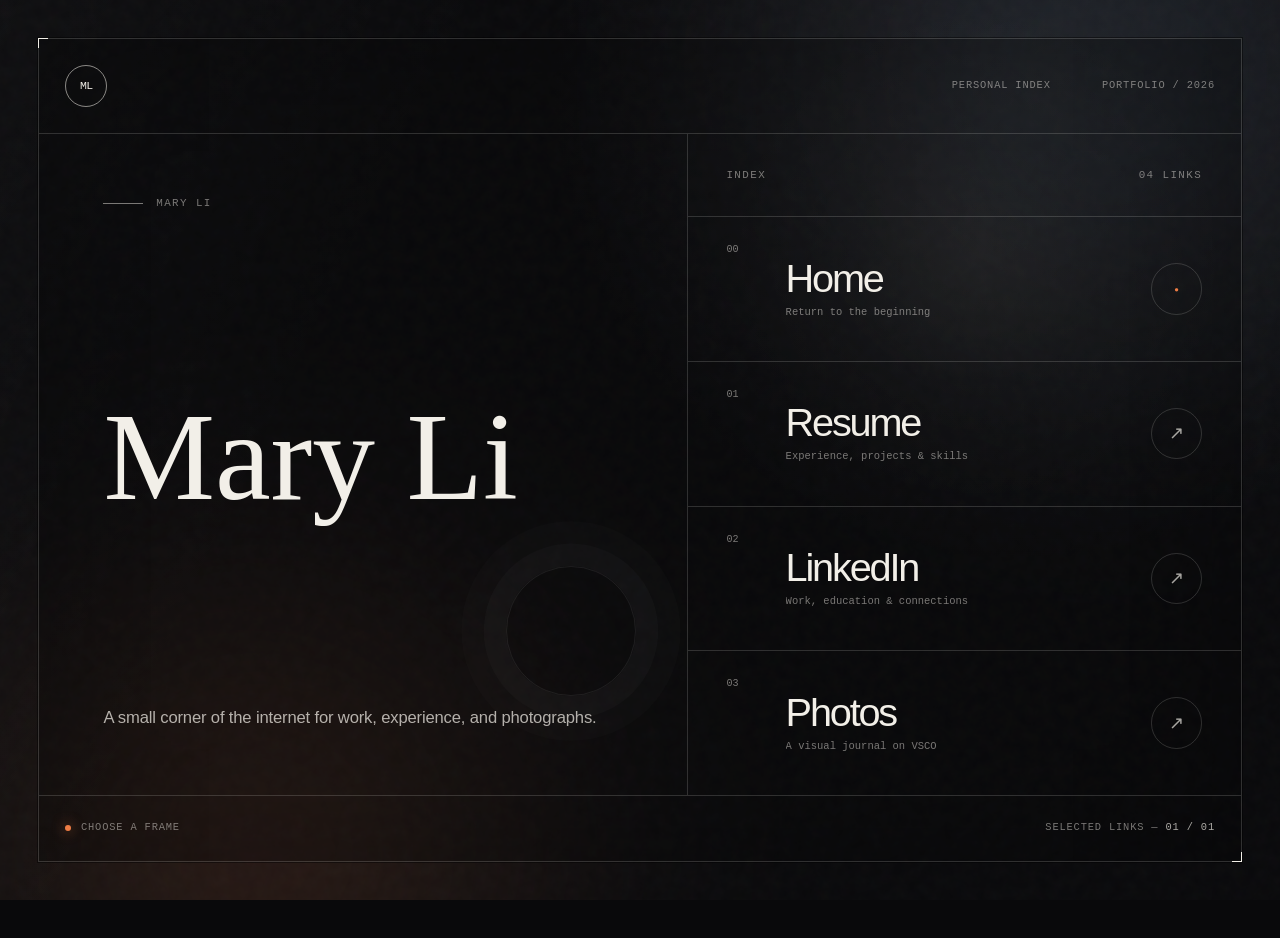
==== index.html @ 75b1a188 "Build dark cinematic portfolio" ====
<!doctype html>
<html lang="en">
  <head>
    <meta charset="utf-8">
    <meta name="viewport" content="width=device-width, initial-scale=1">
    <meta name="theme-color" content="#09090b">
    <meta
      name="description"
      content="Mary Li's personal portfolio — resume, LinkedIn, and photography."
    >
    <meta property="og:title" content="Mary Li — Portfolio">
    <meta
      property="og:description"
      content="A small corner of the internet for work, experience, and photographs."
    >
    <meta property="og:type" content="website">
    <title>Mary Li — Portfolio</title>
    <link rel="icon" href="assets/favicon.svg" type="image/svg+xml">
    <link rel="stylesheet" href="styles.css">
    <script src="script.js" defer></script>
  </head>

  <body>
    <a class="skip-link" href="#main-content">Skip to content</a>

    <div class="atmosphere" aria-hidden="true">
      <div class="light-leak light-leak--amber"></div>
      <div class="light-leak light-leak--blue"></div>
      <div class="aperture"></div>
      <div class="grain"></div>
    </div>

    <div class="frame" id="home">
      <header class="site-header">
        <a class="monogram" href="#home" aria-label="Mary Li, home">
          <span>ML</span>
        </a>

        <div class="header-note" aria-hidden="true">
          <span>Personal index</span>
          <span>Portfolio / <span data-year>2026</span></span>
        </div>
      </header>

      <main class="layout" id="main-content">
        <section class="hero" aria-labelledby="page-title">
          <p class="eyebrow">
            <span class="eyebrow-line"></span>
            Mary Li
          </p>

          <h1 id="page-title">Mary Li</h1>

          <p class="intro">
            A small corner of the internet for work, experience, and
            photographs.
          </p>
        </section>

        <nav class="link-index" aria-label="Portfolio links">
          <p class="index-heading">
            <span>Index</span>
            <span>04 links</span>
          </p>

          <a
            class="index-link is-current"
            href="#home"
            data-status="You are here"
            aria-current="page"
          >
            <span class="index-number">00</span>
            <span class="index-copy">
              <span class="index-title">Home</span>
              <span class="index-detail">Return to the beginning</span>
            </span>
            <span class="index-arrow index-arrow--home" aria-hidden="true">●</span>
          </a>

          <a
            class="index-link"
            href="assets/mary-li-resume.pdf"
            target="_blank"
            rel="noopener"
            data-status="Open resume / PDF"
          >
            <span class="index-number">01</span>
            <span class="index-copy">
              <span class="index-title">Resume</span>
              <span class="index-detail">Experience, projects &amp; skills</span>
            </span>
            <span class="index-arrow" aria-hidden="true">↗</span>
          </a>

          <a
            class="index-link"
            href="https://www.linkedin.com/in/mary-li-74a986340/"
            target="_blank"
            rel="noopener noreferrer"
            data-status="Connect on LinkedIn"
          >
            <span class="index-number">02</span>
            <span class="index-copy">
              <span class="index-title">LinkedIn</span>
              <span class="index-detail">Work, education &amp; connections</span>
            </span>
            <span class="index-arrow" aria-hidden="true">↗</span>
          </a>

          <a
            class="index-link"
            href="https://vsco.co/enskyu/gallery"
            target="_blank"
            rel="noopener noreferrer"
            data-status="Enter the photo gallery"
          >
            <span class="index-number">03</span>
            <span class="index-copy">
              <span class="index-title">Photos</span>
              <span class="index-detail">A visual journal on VSCO</span>
            </span>
            <span class="index-arrow" aria-hidden="true">↗</span>
          </a>
        </nav>
      </main>

      <footer class="site-footer">
        <p class="status" aria-live="polite">
          <span class="status-dot" aria-hidden="true"></span>
          <span data-status-text>Choose a frame</span>
        </p>

        <p class="footer-credit">
          Selected links <span aria-hidden="true">—</span>
          <span class="footer-accent">01 / 01</span>
        </p>
      </footer>
    </div>
  </body>
</html>
---- styles.css ----
:root {
  color-scheme: dark;
  --ink: #f2efe8;
  --muted: rgba(242, 239, 232, 0.48);
  --faint: rgba(242, 239, 232, 0.12);
  --hairline: rgba(242, 239, 232, 0.16);
  --canvas: #09090b;
  --amber: #ef7d45;
  --blue: #7893a8;
  --pointer-x: 72%;
  --pointer-y: 32%;
  --frame-pad: clamp(1.25rem, 3vw, 3rem);
}

* {
  box-sizing: border-box;
}

html {
  scroll-behavior: smooth;
}

body {
  min-width: 320px;
  min-height: 100vh;
  min-height: 100dvh;
  margin: 0;
  overflow-x: hidden;
  background: var(--canvas);
  color: var(--ink);
  font-family: "Avenir Next", "Helvetica Neue", Arial, sans-serif;
  text-rendering: optimizeLegibility;
}

a {
  color: inherit;
}

.skip-link {
  position: fixed;
  z-index: 20;
  top: 0.75rem;
  left: 0.75rem;
  padding: 0.7rem 1rem;
  transform: translateY(-180%);
  border-radius: 999px;
  background: var(--ink);
  color: var(--canvas);
  font: 500 0.75rem/1 ui-monospace, "SFMono-Regular", Menlo, Consolas, monospace;
  text-decoration: none;
  transition: transform 180ms ease;
}

.skip-link:focus {
  transform: translateY(0);
}

.atmosphere {
  position: fixed;
  inset: 0;
  pointer-events: none;
}

.atmosphere {
  z-index: -1;
  overflow: hidden;
  background:
    linear-gradient(115deg, rgba(255, 255, 255, 0.025), transparent 30%),
    radial-gradient(circle at 80% 10%, #19191c 0, transparent 36%),
    var(--canvas);
}

.light-leak,
.aperture,
.grain {
  position: absolute;
  pointer-events: none;
}

.light-leak {
  opacity: 0.34;
  filter: blur(90px);
  mix-blend-mode: screen;
}

.light-leak--amber {
  inset: auto auto -40% -12%;
  width: 64vw;
  height: 64vw;
  border-radius: 50%;
  background: radial-gradient(circle, rgba(239, 125, 69, 0.48), transparent 67%);
  animation: amber-drift 16s ease-in-out infinite alternate;
}

.light-leak--blue {
  inset: -42% -22% auto auto;
  width: 70vw;
  height: 70vw;
  border-radius: 50%;
  background: radial-gradient(circle, rgba(74, 104, 132, 0.46), transparent 68%);
  animation: blue-drift 19s ease-in-out infinite alternate;
}

.aperture {
  inset: -10%;
  background: radial-gradient(
    circle 22rem at var(--pointer-x) var(--pointer-y),
    rgba(255, 246, 226, 0.06),
    rgba(255, 246, 226, 0.015) 38%,
    transparent 72%
  );
  transition: background-position 120ms linear;
}

.grain {
  inset: -60%;
  width: 220%;
  height: 220%;
  opacity: 0.045;
  background-image: url("data:image/svg+xml,%3Csvg viewBox='0 0 180 180' xmlns='http://www.w3.org/2000/svg'%3E%3Cfilter id='n'%3E%3CfeTurbulence type='fractalNoise' baseFrequency='.9' numOctaves='4' stitchTiles='stitch'/%3E%3C/filter%3E%3Crect width='100%25' height='100%25' filter='url(%23n)' opacity='.65'/%3E%3C/svg%3E");
  animation: grain-shift 0.24s steps(2) infinite;
}

.frame {
  position: relative;
  display: grid;
  grid-template-rows: auto 1fr auto;
  width: calc(100% - (var(--frame-pad) * 2));
  min-height: calc(100vh - (var(--frame-pad) * 2));
  min-height: calc(100dvh - (var(--frame-pad) * 2));
  margin: var(--frame-pad);
  border: 1px solid var(--hairline);
  background: rgba(9, 9, 11, 0.22);
  box-shadow:
    0 0 0 1px rgba(0, 0, 0, 0.42),
    inset 0 0 120px rgba(0, 0, 0, 0.15);
}

.frame::before,
.frame::after {
  position: absolute;
  z-index: 2;
  width: 0.55rem;
  height: 0.55rem;
  border-color: rgba(242, 239, 232, 0.38);
  content: "";
  pointer-events: none;
}

.frame::before {
  top: -1px;
  left: -1px;
  border-top: 1px solid;
  border-left: 1px solid;
}

.frame::after {
  right: -1px;
  bottom: -1px;
  border-right: 1px solid;
  border-bottom: 1px solid;
}

.site-header,
.site-footer {
  display: flex;
  align-items: center;
  justify-content: space-between;
  padding: clamp(1rem, 2vw, 1.75rem);
}

.site-header {
  border-bottom: 1px solid var(--hairline);
}

.monogram {
  display: grid;
  width: 2.65rem;
  aspect-ratio: 1;
  place-items: center;
  border: 1px solid rgba(242, 239, 232, 0.55);
  border-radius: 50%;
  font: 500 0.72rem/1 ui-monospace, "SFMono-Regular", Menlo, Consolas, monospace;
  letter-spacing: -0.06em;
  text-decoration: none;
  transition:
    background-color 220ms ease,
    color 220ms ease,
    transform 220ms ease;
}

.monogram:hover {
  transform: rotate(-8deg);
  background: var(--ink);
  color: var(--canvas);
}

.header-note,
.site-footer {
  color: var(--muted);
  font: 400 0.65rem/1.3 ui-monospace, "SFMono-Regular", Menlo, Consolas, monospace;
  letter-spacing: 0.08em;
  text-transform: uppercase;
}

.header-note {
  display: flex;
  gap: clamp(1.5rem, 4vw, 4.5rem);
}

.layout {
  display: grid;
  grid-template-columns: minmax(0, 1.08fr) minmax(22rem, 0.92fr);
  min-height: 0;
}

.hero {
  position: relative;
  display: flex;
  min-height: clamp(31rem, 68vh, 48rem);
  padding: clamp(2rem, 5vw, 6.5rem);
  flex-direction: column;
  justify-content: space-between;
  overflow: hidden;
  border-right: 1px solid var(--hairline);
}

.hero::before {
  position: absolute;
  right: clamp(1.5rem, 4vw, 4rem);
  bottom: 15%;
  width: clamp(6rem, 10vw, 9rem);
  aspect-ratio: 1;
  border: 1px solid rgba(242, 239, 232, 0.08);
  border-radius: 50%;
  box-shadow:
    0 0 0 1.4rem rgba(242, 239, 232, 0.018),
    0 0 0 2.8rem rgba(242, 239, 232, 0.012);
  content: "";
}

.eyebrow,
.index-heading {
  margin: 0;
  color: var(--muted);
  font: 400 0.68rem/1 ui-monospace, "SFMono-Regular", Menlo, Consolas, monospace;
  letter-spacing: 0.13em;
  text-transform: uppercase;
}

.eyebrow {
  display: flex;
  align-items: center;
  gap: 0.8rem;
}

.eyebrow-line {
  width: 2.5rem;
  height: 1px;
  background: currentColor;
}

h1 {
  position: relative;
  z-index: 1;
  margin: auto 0;
  padding: 3rem 0;
  font-family: Didot, "Bodoni 72", "Times New Roman", serif;
  font-size: clamp(5.5rem, 9.8vw, 10.5rem);
  font-weight: 400;
  letter-spacing: normal;
  line-height: 0.9;
  white-space: nowrap;
}

.intro {
  max-width: 31rem;
  margin: 0;
  color: rgba(242, 239, 232, 0.72);
  font-size: clamp(0.94rem, 1.3vw, 1.12rem);
  font-weight: 300;
  letter-spacing: -0.01em;
  line-height: 1.55;
}

.link-index {
  display: flex;
  min-width: 0;
  flex-direction: column;
}

.index-heading {
  display: flex;
  min-height: 5.2rem;
  padding: 1.5rem clamp(1.5rem, 3vw, 3rem);
  align-items: center;
  justify-content: space-between;
  border-bottom: 1px solid var(--hairline);
}

.index-link {
  position: relative;
  display: grid;
  min-height: 0;
  padding: clamp(1.2rem, 2.8vh, 2.25rem) clamp(1.5rem, 3vw, 3rem);
  flex: 1;
  grid-template-columns: 2.1rem 1fr auto;
  align-items: center;
  gap: clamp(0.8rem, 2vw, 1.75rem);
  overflow: hidden;
  border-bottom: 1px solid var(--hairline);
  text-decoration: none;
  isolation: isolate;
}

.index-link:last-child {
  border-bottom: 0;
}

.index-link::before {
  position: absolute;
  z-index: -1;
  inset: 0;
  transform: translateX(-101%);
  background:
    linear-gradient(90deg, rgba(239, 125, 69, 0.15), rgba(239, 125, 69, 0.025)),
    rgba(255, 255, 255, 0.018);
  content: "";
  transition: transform 440ms cubic-bezier(0.22, 1, 0.36, 1);
}

.index-link:hover::before,
.index-link:focus-visible::before {
  transform: translateX(0);
}

.index-number {
  align-self: start;
  padding-top: 0.18rem;
  color: var(--muted);
  font: 400 0.63rem/1 ui-monospace, "SFMono-Regular", Menlo, Consolas, monospace;
}

.index-copy {
  display: flex;
  min-width: 0;
  flex-direction: column;
  gap: 0.38rem;
}

.index-title {
  font-size: clamp(1.55rem, 3.1vw, 3rem);
  font-weight: 300;
  letter-spacing: -0.055em;
  line-height: 1;
  transition: transform 380ms cubic-bezier(0.22, 1, 0.36, 1);
}

.index-detail {
  overflow: hidden;
  color: var(--muted);
  font: 300 clamp(0.62rem, 0.82vw, 0.72rem)/1.4 ui-monospace, "SFMono-Regular", Menlo, Consolas, monospace;
  text-overflow: ellipsis;
  white-space: nowrap;
}

.index-arrow {
  display: grid;
  width: clamp(2.5rem, 4vw, 3.5rem);
  aspect-ratio: 1;
  place-items: center;
  border: 1px solid var(--hairline);
  border-radius: 50%;
  color: rgba(242, 239, 232, 0.68);
  font-size: 1.1rem;
  transition:
    transform 380ms cubic-bezier(0.22, 1, 0.36, 1),
    background-color 220ms ease,
    border-color 220ms ease,
    color 220ms ease;
}

.index-arrow--home {
  color: var(--amber);
  font-size: 0.48rem;
}

.index-link:hover .index-title,
.index-link:focus-visible .index-title {
  transform: translateX(0.22rem);
}

.index-link:hover .index-arrow,
.index-link:focus-visible .index-arrow {
  transform: rotate(45deg);
  border-color: var(--ink);
  background: var(--ink);
  color: var(--canvas);
}

.index-link:hover .index-arrow--home,
.index-link:focus-visible .index-arrow--home {
  transform: scale(0.9);
}

.index-link:focus-visible,
.monogram:focus-visible {
  outline: 2px solid var(--amber);
  outline-offset: -3px;
}

.site-footer {
  min-height: 4rem;
  border-top: 1px solid var(--hairline);
}

.status {
  display: flex;
  margin: 0;
  align-items: center;
  gap: 0.6rem;
}

.status-dot {
  width: 0.4rem;
  height: 0.4rem;
  border-radius: 50%;
  background: var(--amber);
  box-shadow: 0 0 0.8rem rgba(239, 125, 69, 0.8);
}

.footer-credit {
  margin: 0;
}

.footer-accent {
  color: rgba(242, 239, 232, 0.7);
}

@keyframes amber-drift {
  to {
    transform: translate(7%, -9%) scale(1.1);
  }
}

@keyframes blue-drift {
  to {
    transform: translate(-8%, 7%) scale(0.94);
  }
}

@keyframes grain-shift {
  0% {
    transform: translate3d(0, 0, 0);
  }
  25% {
    transform: translate3d(2%, -3%, 0);
  }
  50% {
    transform: translate3d(-3%, 2%, 0);
  }
  75% {
    transform: translate3d(3%, 4%, 0);
  }
  100% {
    transform: translate3d(-4%, -2%, 0);
  }
}

@media (max-width: 860px) {
  :root {
    --frame-pad: 0.85rem;
  }

  .layout {
    grid-template-columns: 1fr;
  }

  .hero {
    min-height: min(65vh, 34rem);
    border-right: 0;
    border-bottom: 1px solid var(--hairline);
  }

  h1 {
    font-size: clamp(5.5rem, 18vw, 9rem);
  }

  .link-index {
    min-height: 31rem;
  }

  .index-title {
    font-size: clamp(1.7rem, 7vw, 2.8rem);
  }
}

@media (max-width: 520px) {
  .header-note > span:first-child,
  .footer-credit {
    display: none;
  }

  .header-note {
    font-size: 0.52rem;
    letter-spacing: 0.05em;
    white-space: nowrap;
  }

  .hero {
    min-height: 28rem;
    padding: 1.5rem;
  }

  .hero::before {
    right: 1.5rem;
  }

  h1 {
    margin: auto 0;
    padding: 2.4rem 0;
    font-size: clamp(4.35rem, 21vw, 5.5rem);
  }

  .intro {
    max-width: 18rem;
    font-size: 0.86rem;
  }

  .index-heading {
    min-height: 4.5rem;
  }

  .index-link {
    padding: 1.35rem 1.25rem;
    grid-template-columns: 1.45rem 1fr auto;
    gap: 0.7rem;
  }

  .index-arrow {
    width: 2.5rem;
  }

  .index-detail {
    max-width: 13.5rem;
  }
}

@media (prefers-reduced-motion: reduce) {
  html {
    scroll-behavior: auto;
  }

  *,
  *::before,
  *::after {
    scroll-behavior: auto !important;
    animation-duration: 0.01ms !important;
    animation-iteration-count: 1 !important;
    transition-duration: 0.01ms !important;
  }
}
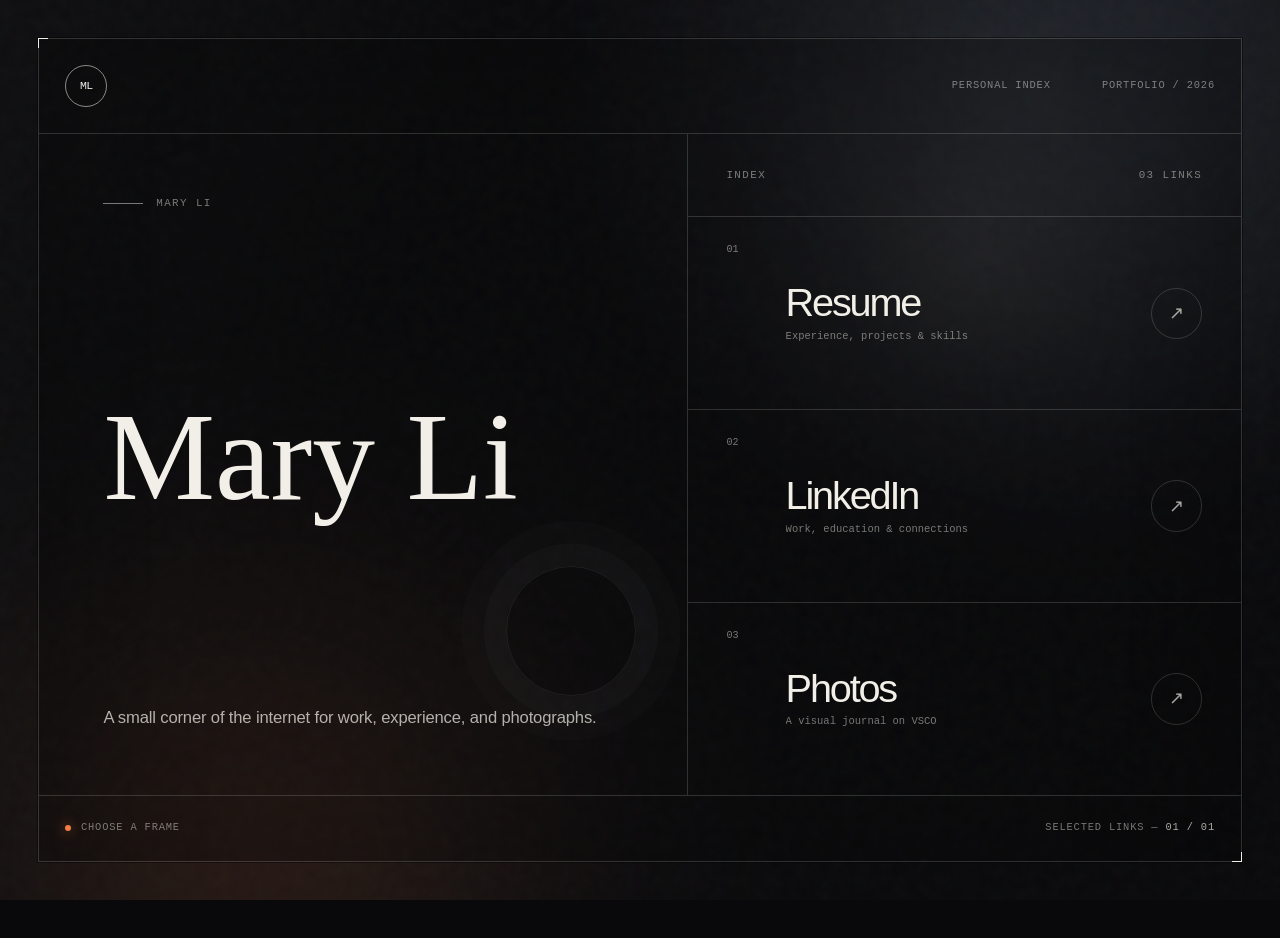
==== commit c22a8162: "changed something" ====
--- a/index.html
+++ b/index.html
@@ -60,22 +60,8 @@
         <nav class="link-index" aria-label="Portfolio links">
           <p class="index-heading">
             <span>Index</span>
-            <span>04 links</span>
+            <span>03 links</span>
           </p>
-
-          <a
-            class="index-link is-current"
-            href="#home"
-            data-status="You are here"
-            aria-current="page"
-          >
-            <span class="index-number">00</span>
-            <span class="index-copy">
-              <span class="index-title">Home</span>
-              <span class="index-detail">Return to the beginning</span>
-            </span>
-            <span class="index-arrow index-arrow--home" aria-hidden="true">●</span>
-          </a>
 
           <a
             class="index-link"
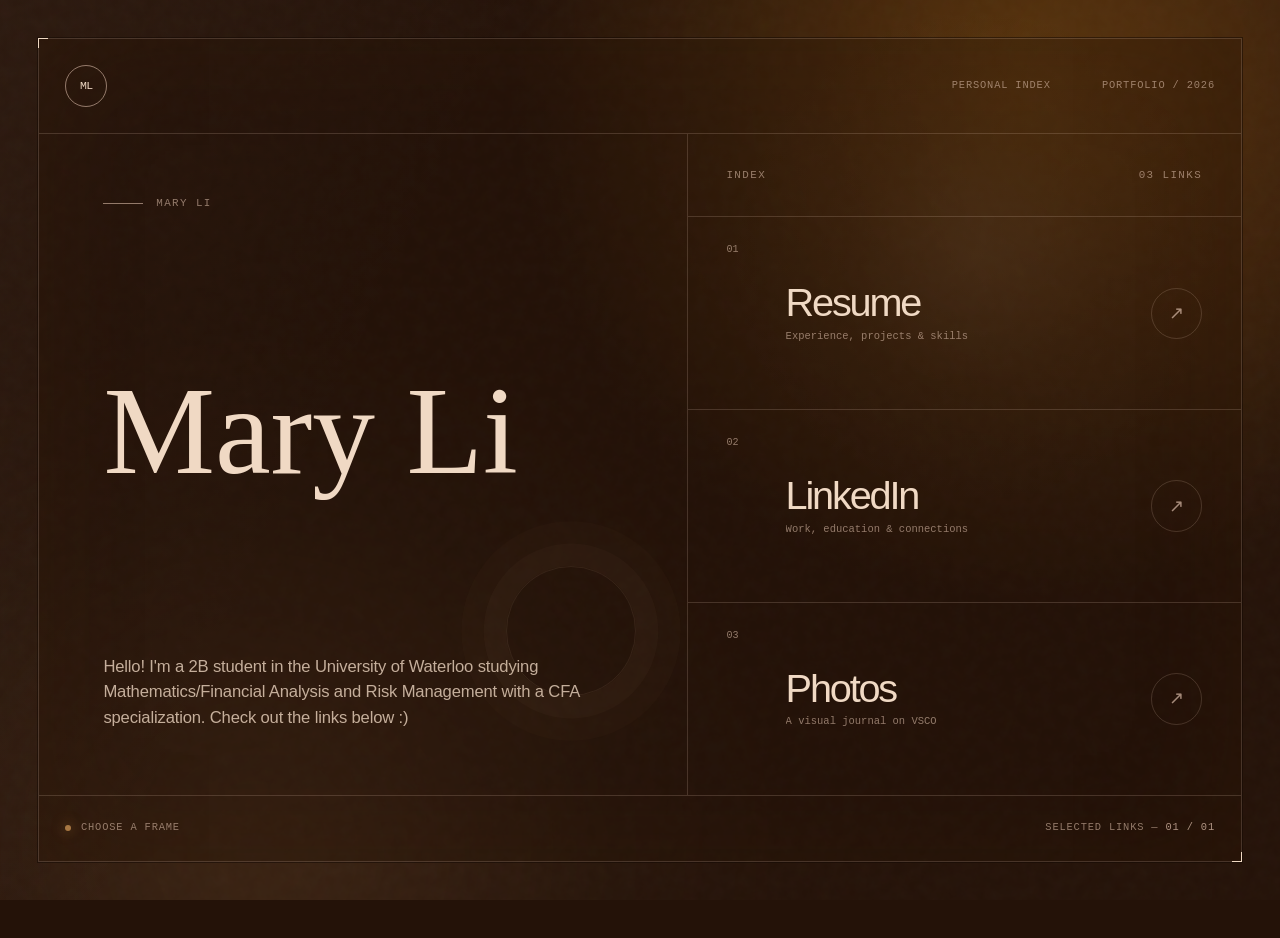
==== commit eb04919c: "Refresh bio and coffee palette" ====
--- a/index.html
+++ b/index.html
@@ -3,7 +3,7 @@
   <head>
     <meta charset="utf-8">
     <meta name="viewport" content="width=device-width, initial-scale=1">
-    <meta name="theme-color" content="#09090b">
+    <meta name="theme-color" content="#241208">
     <meta
       name="description"
       content="Mary Li's personal portfolio — resume, LinkedIn, and photography."
@@ -52,8 +52,9 @@
           <h1 id="page-title">Mary Li</h1>
 
           <p class="intro">
-            A small corner of the internet for work, experience, and
-            photographs.
+            Hello! I'm a 2B student in the University of Waterloo studying
+            Mathematics/Financial Analysis and Risk Management with a CFA
+            specialization. Check out the links below :)
           </p>
         </section>
 
--- a/styles.css
+++ b/styles.css
@@ -1,12 +1,17 @@
 :root {
   color-scheme: dark;
-  --ink: #f2efe8;
-  --muted: rgba(242, 239, 232, 0.48);
-  --faint: rgba(242, 239, 232, 0.12);
-  --hairline: rgba(242, 239, 232, 0.16);
-  --canvas: #09090b;
-  --amber: #ef7d45;
-  --blue: #7893a8;
+  --ink: #f0d9c4;
+  --muted: rgba(215, 185, 166, 0.62);
+  --faint: rgba(183, 149, 127, 0.14);
+  --hairline: rgba(215, 185, 166, 0.2);
+  --canvas: #241208;
+  --espresso: #4c2b08;
+  --coffee: #6d3914;
+  --caramel: #a87743;
+  --almond: #b7957f;
+  --vanilla: #d7b9a6;
+  --amber: var(--caramel);
+  --blue: var(--coffee);
   --pointer-x: 72%;
   --pointer-y: 32%;
   --frame-pad: clamp(1.25rem, 3vw, 3rem);
@@ -65,8 +70,8 @@
   z-index: -1;
   overflow: hidden;
   background:
-    linear-gradient(115deg, rgba(255, 255, 255, 0.025), transparent 30%),
-    radial-gradient(circle at 80% 10%, #19191c 0, transparent 36%),
+    linear-gradient(115deg, rgba(215, 185, 166, 0.045), transparent 32%),
+    radial-gradient(circle at 80% 10%, var(--espresso) 0, transparent 39%),
     var(--canvas);
 }
 
@@ -88,7 +93,7 @@
   width: 64vw;
   height: 64vw;
   border-radius: 50%;
-  background: radial-gradient(circle, rgba(239, 125, 69, 0.48), transparent 67%);
+  background: radial-gradient(circle, rgba(168, 119, 67, 0.55), transparent 67%);
   animation: amber-drift 16s ease-in-out infinite alternate;
 }
 
@@ -97,7 +102,7 @@
   width: 70vw;
   height: 70vw;
   border-radius: 50%;
-  background: radial-gradient(circle, rgba(74, 104, 132, 0.46), transparent 68%);
+  background: radial-gradient(circle, rgba(109, 57, 20, 0.62), transparent 68%);
   animation: blue-drift 19s ease-in-out infinite alternate;
 }
 
@@ -105,8 +110,8 @@
   inset: -10%;
   background: radial-gradient(
     circle 22rem at var(--pointer-x) var(--pointer-y),
-    rgba(255, 246, 226, 0.06),
-    rgba(255, 246, 226, 0.015) 38%,
+    rgba(240, 217, 196, 0.08),
+    rgba(183, 149, 127, 0.025) 38%,
     transparent 72%
   );
   transition: background-position 120ms linear;
@@ -130,10 +135,10 @@
   min-height: calc(100dvh - (var(--frame-pad) * 2));
   margin: var(--frame-pad);
   border: 1px solid var(--hairline);
-  background: rgba(9, 9, 11, 0.22);
+  background: rgba(36, 18, 8, 0.3);
   box-shadow:
-    0 0 0 1px rgba(0, 0, 0, 0.42),
-    inset 0 0 120px rgba(0, 0, 0, 0.15);
+    0 0 0 1px rgba(18, 8, 3, 0.5),
+    inset 0 0 120px rgba(76, 43, 8, 0.12);
 }
 
 .frame::before,
@@ -142,7 +147,7 @@
   z-index: 2;
   width: 0.55rem;
   height: 0.55rem;
-  border-color: rgba(242, 239, 232, 0.38);
+  border-color: rgba(215, 185, 166, 0.42);
   content: "";
   pointer-events: none;
 }
@@ -178,7 +183,7 @@
   width: 2.65rem;
   aspect-ratio: 1;
   place-items: center;
-  border: 1px solid rgba(242, 239, 232, 0.55);
+  border: 1px solid rgba(215, 185, 166, 0.62);
   border-radius: 50%;
   font: 500 0.72rem/1 ui-monospace, "SFMono-Regular", Menlo, Consolas, monospace;
   letter-spacing: -0.06em;
@@ -231,11 +236,11 @@
   bottom: 15%;
   width: clamp(6rem, 10vw, 9rem);
   aspect-ratio: 1;
-  border: 1px solid rgba(242, 239, 232, 0.08);
+  border: 1px solid rgba(183, 149, 127, 0.12);
   border-radius: 50%;
   box-shadow:
-    0 0 0 1.4rem rgba(242, 239, 232, 0.018),
-    0 0 0 2.8rem rgba(242, 239, 232, 0.012);
+    0 0 0 1.4rem rgba(183, 149, 127, 0.03),
+    0 0 0 2.8rem rgba(183, 149, 127, 0.018);
   content: "";
 }
 
@@ -276,7 +281,7 @@
 .intro {
   max-width: 31rem;
   margin: 0;
-  color: rgba(242, 239, 232, 0.72);
+  color: rgba(240, 217, 196, 0.78);
   font-size: clamp(0.94rem, 1.3vw, 1.12rem);
   font-weight: 300;
   letter-spacing: -0.01em;
@@ -323,8 +328,8 @@
   inset: 0;
   transform: translateX(-101%);
   background:
-    linear-gradient(90deg, rgba(239, 125, 69, 0.15), rgba(239, 125, 69, 0.025)),
-    rgba(255, 255, 255, 0.018);
+    linear-gradient(90deg, rgba(168, 119, 67, 0.22), rgba(109, 57, 20, 0.06)),
+    rgba(215, 185, 166, 0.025);
   content: "";
   transition: transform 440ms cubic-bezier(0.22, 1, 0.36, 1);
 }
@@ -371,7 +376,7 @@
   place-items: center;
   border: 1px solid var(--hairline);
   border-radius: 50%;
-  color: rgba(242, 239, 232, 0.68);
+  color: rgba(215, 185, 166, 0.72);
   font-size: 1.1rem;
   transition:
     transform 380ms cubic-bezier(0.22, 1, 0.36, 1),
@@ -426,7 +431,7 @@
   height: 0.4rem;
   border-radius: 50%;
   background: var(--amber);
-  box-shadow: 0 0 0.8rem rgba(239, 125, 69, 0.8);
+  box-shadow: 0 0 0.8rem rgba(168, 119, 67, 0.85);
 }
 
 .footer-credit {
@@ -434,7 +439,7 @@
 }
 
 .footer-accent {
-  color: rgba(242, 239, 232, 0.7);
+  color: rgba(215, 185, 166, 0.78);
 }
 
 @keyframes amber-drift {
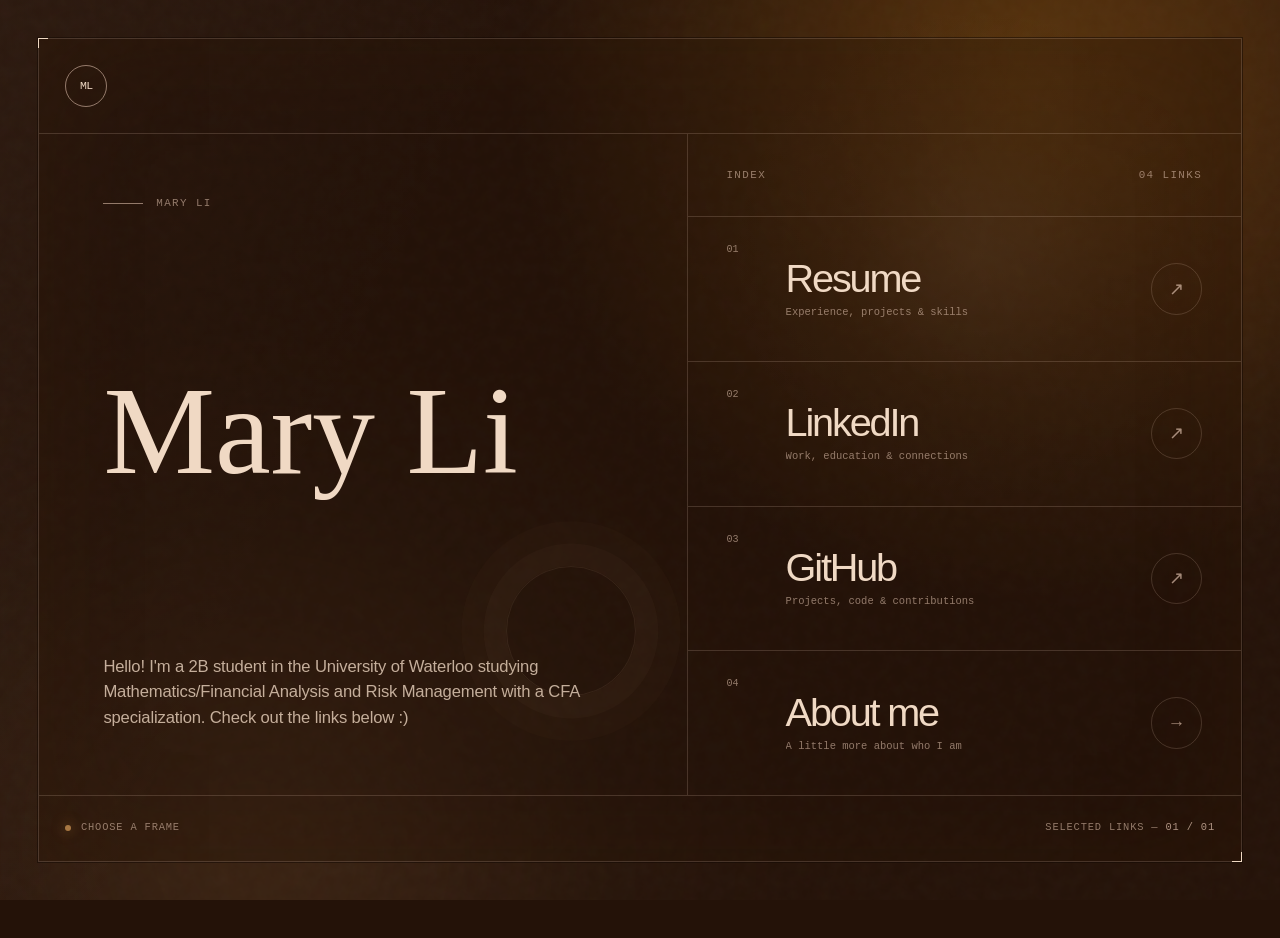
==== commit 02c21629: "Add About page and update navigation" ====
--- a/index.html
+++ b/index.html
@@ -36,10 +36,6 @@
           <span>ML</span>
         </a>
 
-        <div class="header-note" aria-hidden="true">
-          <span>Personal index</span>
-          <span>Portfolio / <span data-year>2026</span></span>
-        </div>
       </header>
 
       <main class="layout" id="main-content">
@@ -61,7 +57,7 @@
         <nav class="link-index" aria-label="Portfolio links">
           <p class="index-heading">
             <span>Index</span>
-            <span>03 links</span>
+            <span>04 links</span>
           </p>
 
           <a
@@ -96,17 +92,30 @@
 
           <a
             class="index-link"
-            href="https://vsco.co/enskyu/gallery"
+            href="https://github.com/Enskyu"
             target="_blank"
             rel="noopener noreferrer"
-            data-status="Enter the photo gallery"
+            data-status="View projects on GitHub"
           >
             <span class="index-number">03</span>
             <span class="index-copy">
-              <span class="index-title">Photos</span>
-              <span class="index-detail">A visual journal on VSCO</span>
+              <span class="index-title">GitHub</span>
+              <span class="index-detail">Projects, code &amp; contributions</span>
             </span>
             <span class="index-arrow" aria-hidden="true">↗</span>
+          </a>
+
+          <a
+            class="index-link"
+            href="about.html"
+            data-status="Learn more about Mary"
+          >
+            <span class="index-number">04</span>
+            <span class="index-copy">
+              <span class="index-title">About me</span>
+              <span class="index-detail">A little more about who I am</span>
+            </span>
+            <span class="index-arrow" aria-hidden="true">→</span>
           </a>
         </nav>
       </main>
--- a/styles.css
+++ b/styles.css
@@ -442,6 +442,170 @@
   color: rgba(215, 185, 166, 0.78);
 }
 
+.back-link {
+  display: inline-flex;
+  align-items: center;
+  gap: 0.6rem;
+  color: var(--muted);
+  font: 400 0.65rem/1 ui-monospace, "SFMono-Regular", Menlo, Consolas, monospace;
+  letter-spacing: 0.08em;
+  text-decoration: none;
+  text-transform: uppercase;
+  transition: color 180ms ease;
+}
+
+.back-link:hover,
+.back-link:focus-visible {
+  color: var(--ink);
+}
+
+.about-layout {
+  display: grid;
+  grid-template-columns: minmax(0, 1.05fr) minmax(22rem, 0.95fr);
+  min-height: 0;
+}
+
+.about-intro {
+  display: flex;
+  min-height: clamp(36rem, 70vh, 48rem);
+  padding: clamp(2rem, 5vw, 6.5rem);
+  flex-direction: column;
+  justify-content: space-between;
+  border-right: 1px solid var(--hairline);
+}
+
+.about-title {
+  max-width: 6.5em;
+  margin: auto 0;
+  white-space: normal;
+}
+
+.about-copy {
+  max-width: 34rem;
+  color: rgba(240, 217, 196, 0.78);
+  font-size: clamp(0.9rem, 1.25vw, 1.08rem);
+  font-weight: 300;
+  line-height: 1.65;
+}
+
+.about-copy p {
+  margin: 0;
+}
+
+.about-copy p + p {
+  margin-top: 1rem;
+}
+
+.about-details {
+  display: grid;
+  grid-template-rows: auto 1fr;
+}
+
+.about-placeholder {
+  display: flex;
+  min-height: 19rem;
+  padding: clamp(1.5rem, 3vw, 3rem);
+  align-items: flex-start;
+  gap: clamp(1rem, 2vw, 2rem);
+  border-bottom: 1px solid var(--hairline);
+  background:
+    linear-gradient(145deg, transparent 55%, rgba(168, 119, 67, 0.1)),
+    radial-gradient(circle at 80% 35%, rgba(215, 185, 166, 0.05), transparent 36%);
+}
+
+.about-placeholder p {
+  max-width: 20rem;
+  margin: auto 0;
+  color: var(--muted);
+  font-size: clamp(1.15rem, 2vw, 1.75rem);
+  font-weight: 300;
+  letter-spacing: -0.025em;
+  line-height: 1.4;
+}
+
+.fact-list {
+  margin: 0;
+}
+
+.fact {
+  display: grid;
+  padding: clamp(1.4rem, 3vw, 2.5rem);
+  grid-template-columns: minmax(5rem, 0.35fr) 1fr;
+  gap: 1rem;
+  border-bottom: 1px solid var(--hairline);
+}
+
+.fact dt,
+.fact dd {
+  margin: 0;
+}
+
+.fact dt {
+  color: var(--muted);
+  font: 400 0.64rem/1.4 ui-monospace, "SFMono-Regular", Menlo, Consolas, monospace;
+  letter-spacing: 0.08em;
+  text-transform: uppercase;
+}
+
+.fact dd {
+  color: var(--ink);
+  font-size: clamp(0.95rem, 1.4vw, 1.15rem);
+  font-weight: 300;
+  line-height: 1.45;
+}
+
+.elsewhere {
+  display: flex;
+  flex-direction: column;
+}
+
+.elsewhere .index-heading {
+  min-height: 4.5rem;
+}
+
+.about-link {
+  display: flex;
+  min-height: 6.5rem;
+  padding: 1.25rem clamp(1.5rem, 3vw, 3rem);
+  flex: 1;
+  align-items: center;
+  justify-content: space-between;
+  border-top: 1px solid var(--hairline);
+  color: var(--ink);
+  text-decoration: none;
+  transition:
+    background-color 200ms ease,
+    padding-left 300ms cubic-bezier(0.22, 1, 0.36, 1);
+}
+
+.about-link:hover,
+.about-link:focus-visible {
+  padding-left: calc(clamp(1.5rem, 3vw, 3rem) + 0.35rem);
+  background: rgba(168, 119, 67, 0.14);
+}
+
+.about-link > span:first-child {
+  display: flex;
+  flex-direction: column;
+  gap: 0.35rem;
+}
+
+.about-link strong {
+  font-size: clamp(1.35rem, 2.4vw, 2rem);
+  font-weight: 300;
+  letter-spacing: -0.035em;
+}
+
+.about-link small {
+  color: var(--muted);
+  font: 300 0.65rem/1.4 ui-monospace, "SFMono-Regular", Menlo, Consolas, monospace;
+}
+
+.about-link > span:last-child {
+  color: var(--muted);
+  font-size: 1.15rem;
+}
+
 @keyframes amber-drift {
   to {
     transform: translate(7%, -9%) scale(1.1);
@@ -495,6 +659,16 @@
     min-height: 31rem;
   }
 
+  .about-layout {
+    grid-template-columns: 1fr;
+  }
+
+  .about-intro {
+    min-height: 33rem;
+    border-right: 0;
+    border-bottom: 1px solid var(--hairline);
+  }
+
   .index-title {
     font-size: clamp(1.7rem, 7vw, 2.8rem);
   }
@@ -515,6 +689,19 @@
   .hero {
     min-height: 28rem;
     padding: 1.5rem;
+  }
+
+  .about-intro {
+    min-height: 31rem;
+    padding: 1.5rem;
+  }
+
+  .about-title {
+    font-size: clamp(3.8rem, 18vw, 5rem);
+  }
+
+  .fact {
+    grid-template-columns: 1fr;
   }
 
   .hero::before {
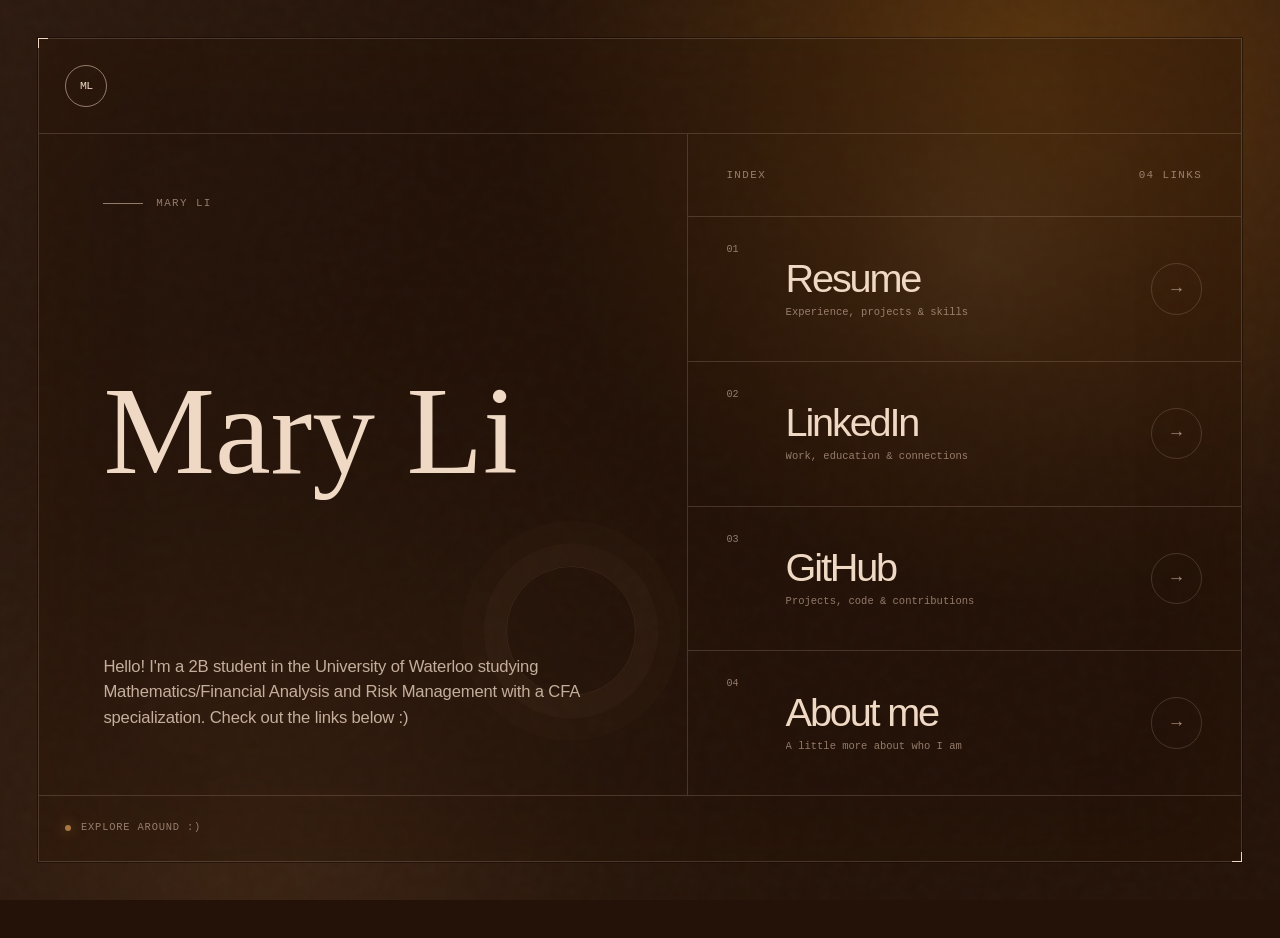
==== commit 3b553296: "Expand About and games pages" ====
--- a/index.html
+++ b/index.html
@@ -72,7 +72,7 @@
               <span class="index-title">Resume</span>
               <span class="index-detail">Experience, projects &amp; skills</span>
             </span>
-            <span class="index-arrow" aria-hidden="true">↗</span>
+            <span class="index-arrow" aria-hidden="true">→</span>
           </a>
 
           <a
@@ -87,7 +87,7 @@
               <span class="index-title">LinkedIn</span>
               <span class="index-detail">Work, education &amp; connections</span>
             </span>
-            <span class="index-arrow" aria-hidden="true">↗</span>
+            <span class="index-arrow" aria-hidden="true">→</span>
           </a>
 
           <a
@@ -102,7 +102,7 @@
               <span class="index-title">GitHub</span>
               <span class="index-detail">Projects, code &amp; contributions</span>
             </span>
-            <span class="index-arrow" aria-hidden="true">↗</span>
+            <span class="index-arrow" aria-hidden="true">→</span>
           </a>
 
           <a
@@ -123,12 +123,7 @@
       <footer class="site-footer">
         <p class="status" aria-live="polite">
           <span class="status-dot" aria-hidden="true"></span>
-          <span data-status-text>Choose a frame</span>
-        </p>
-
-        <p class="footer-credit">
-          Selected links <span aria-hidden="true">—</span>
-          <span class="footer-accent">01 / 01</span>
+          <span data-status-text>Explore around :)</span>
         </p>
       </footer>
     </div>
--- a/styles.css
+++ b/styles.css
@@ -397,8 +397,8 @@
 
 .index-link:hover .index-arrow,
 .index-link:focus-visible .index-arrow {
-  transform: rotate(45deg);
-  border-color: var(--ink);
+  transform: translateX(0.16rem);
+  border-color: #fff;
   background: var(--ink);
   color: var(--canvas);
 }
@@ -470,18 +470,72 @@
   min-height: clamp(36rem, 70vh, 48rem);
   padding: clamp(2rem, 5vw, 6.5rem);
   flex-direction: column;
-  justify-content: space-between;
+  gap: clamp(2rem, 4vw, 3.75rem);
   border-right: 1px solid var(--hairline);
 }
 
 .about-title {
-  max-width: 6.5em;
-  margin: auto 0;
-  white-space: normal;
+  max-width: none;
+  margin: clamp(1rem, 4vh, 3rem) 0 0;
+  padding: 0;
+  font-size: clamp(3.35rem, 4.9vw, 5.25rem);
+  line-height: 0.9;
+  white-space: nowrap;
+}
+
+.about-photo {
+  width: 100%;
+  margin: 0;
+  overflow: hidden;
+  aspect-ratio: 1.115 / 1;
+  border: 1px solid rgba(215, 185, 166, 0.24);
+  border-radius: clamp(1.5rem, 3vw, 2.75rem);
+  background: var(--espresso);
+  box-shadow: 0 1.5rem 4rem rgba(18, 8, 3, 0.24);
+}
+
+.about-photo img {
+  display: block;
+  width: 100%;
+  height: 100%;
+  object-fit: cover;
+  object-position: center;
+}
+
+.social-handles {
+  display: flex;
+  flex-wrap: wrap;
+  gap: 1rem clamp(1.5rem, 4vw, 3rem);
+}
+
+.social-handle {
+  display: inline-flex;
+  align-items: center;
+  gap: 0.65rem;
+  color: var(--ink);
+  font: 400 clamp(0.75rem, 1vw, 0.9rem)/1.2 ui-monospace, "SFMono-Regular", Menlo, Consolas, monospace;
+  letter-spacing: 0.02em;
+  text-decoration: none;
+}
+
+a.social-handle {
+  transition: color 180ms ease;
+}
+
+a.social-handle:hover,
+a.social-handle:focus-visible {
+  color: #fff;
+}
+
+.social-handle img {
+  width: 1.6rem;
+  height: 1.6rem;
+  flex: 0 0 auto;
 }
 
 .about-copy {
   max-width: 34rem;
+  margin-top: clamp(0.5rem, 2vw, 1.5rem);
   color: rgba(240, 217, 196, 0.78);
   font-size: clamp(0.9rem, 1.25vw, 1.08rem);
   font-weight: 300;
@@ -503,7 +557,7 @@
 
 .about-placeholder {
   display: flex;
-  min-height: 19rem;
+  min-height: 13rem;
   padding: clamp(1.5rem, 3vw, 3rem);
   align-items: flex-start;
   gap: clamp(1rem, 2vw, 2rem);
@@ -514,10 +568,10 @@
 }
 
 .about-placeholder p {
-  max-width: 20rem;
+  max-width: 34rem;
   margin: auto 0;
   color: var(--muted);
-  font-size: clamp(1.15rem, 2vw, 1.75rem);
+  font-size: clamp(1.05rem, 1.55vw, 1.45rem);
   font-weight: 300;
   letter-spacing: -0.025em;
   line-height: 1.4;
@@ -601,9 +655,96 @@
   font: 300 0.65rem/1.4 ui-monospace, "SFMono-Regular", Menlo, Consolas, monospace;
 }
 
-.about-link > span:last-child {
+.about-link .index-arrow {
+  flex: 0 0 auto;
+}
+
+.about-link:hover .index-arrow,
+.about-link:focus-visible .index-arrow {
+  transform: translateX(0.16rem);
+  border-color: #fff;
+  background: var(--ink);
+  color: var(--canvas);
+}
+
+.games-layout {
+  display: flex;
+  min-width: 0;
+  min-height: clamp(34rem, 70vh, 48rem);
+  padding: clamp(2rem, 6vw, 7rem);
+  flex-direction: column;
+  gap: clamp(2rem, 5vh, 4rem);
+}
+
+h1.games-title {
+  width: 100%;
+  max-width: none;
+  margin: auto 0 0;
+  padding: 0;
+  font-size: clamp(2.65rem, 5vw, 5.5rem);
+  white-space: nowrap;
+}
+
+.game-groups {
+  display: grid;
+  grid-template-columns: minmax(0, 0.8fr) minmax(0, 1.2fr);
+  border: 1px solid var(--hairline);
+  border-radius: 1.5rem;
+  overflow: hidden;
+}
+
+.game-group {
+  display: grid;
+  padding: clamp(1.5rem, 3vw, 3rem);
+  grid-template-columns: 2rem 1fr;
+  gap: clamp(1rem, 2vw, 2rem);
+}
+
+.game-group + .game-group {
+  border-left: 1px solid var(--hairline);
+}
+
+.game-group-number {
+  margin: 0;
   color: var(--muted);
-  font-size: 1.15rem;
+  font: 400 0.64rem/1.4 ui-monospace, "SFMono-Regular", Menlo, Consolas, monospace;
+}
+
+.game-group h2 {
+  margin: 0 0 1.25rem;
+  color: var(--ink);
+  font-size: clamp(1.6rem, 2.6vw, 2.5rem);
+  font-weight: 300;
+  letter-spacing: -0.04em;
+}
+
+.game-group ul {
+  display: grid;
+  margin: 0;
+  padding: 0;
+  grid-template-columns: repeat(2, minmax(0, 1fr));
+  gap: 0.7rem 1.5rem;
+  list-style: none;
+}
+
+.game-group li {
+  color: rgba(240, 217, 196, 0.78);
+  font-size: clamp(0.83rem, 1.15vw, 1rem);
+  font-weight: 300;
+  line-height: 1.35;
+}
+
+.game-group li::before {
+  margin-right: 0.55rem;
+  color: var(--caramel);
+  content: "•";
+}
+
+.game-recommendation {
+  margin: 0;
+  color: var(--muted);
+  font-size: clamp(1rem, 1.6vw, 1.35rem);
+  font-weight: 300;
 }
 
 @keyframes amber-drift {
@@ -697,7 +838,38 @@
   }
 
   .about-title {
-    font-size: clamp(3.8rem, 18vw, 5rem);
+    margin-top: 0.75rem;
+    font-size: clamp(2.35rem, 10.4vw, 3.25rem);
+  }
+
+  .games-layout {
+    min-height: 34rem;
+    padding: 1.5rem;
+  }
+
+  h1.games-title {
+    font-size: clamp(2rem, 7.6vw, 3.5rem);
+  }
+
+  .game-groups {
+    grid-template-columns: 1fr;
+  }
+
+  .game-group + .game-group {
+    border-top: 1px solid var(--hairline);
+    border-left: 0;
+  }
+
+  .game-group ul {
+    grid-template-columns: 1fr;
+  }
+
+  .about-photo {
+    border-radius: 1.5rem;
+  }
+
+  .social-handles {
+    gap: 1rem 1.5rem;
   }
 
   .fact {
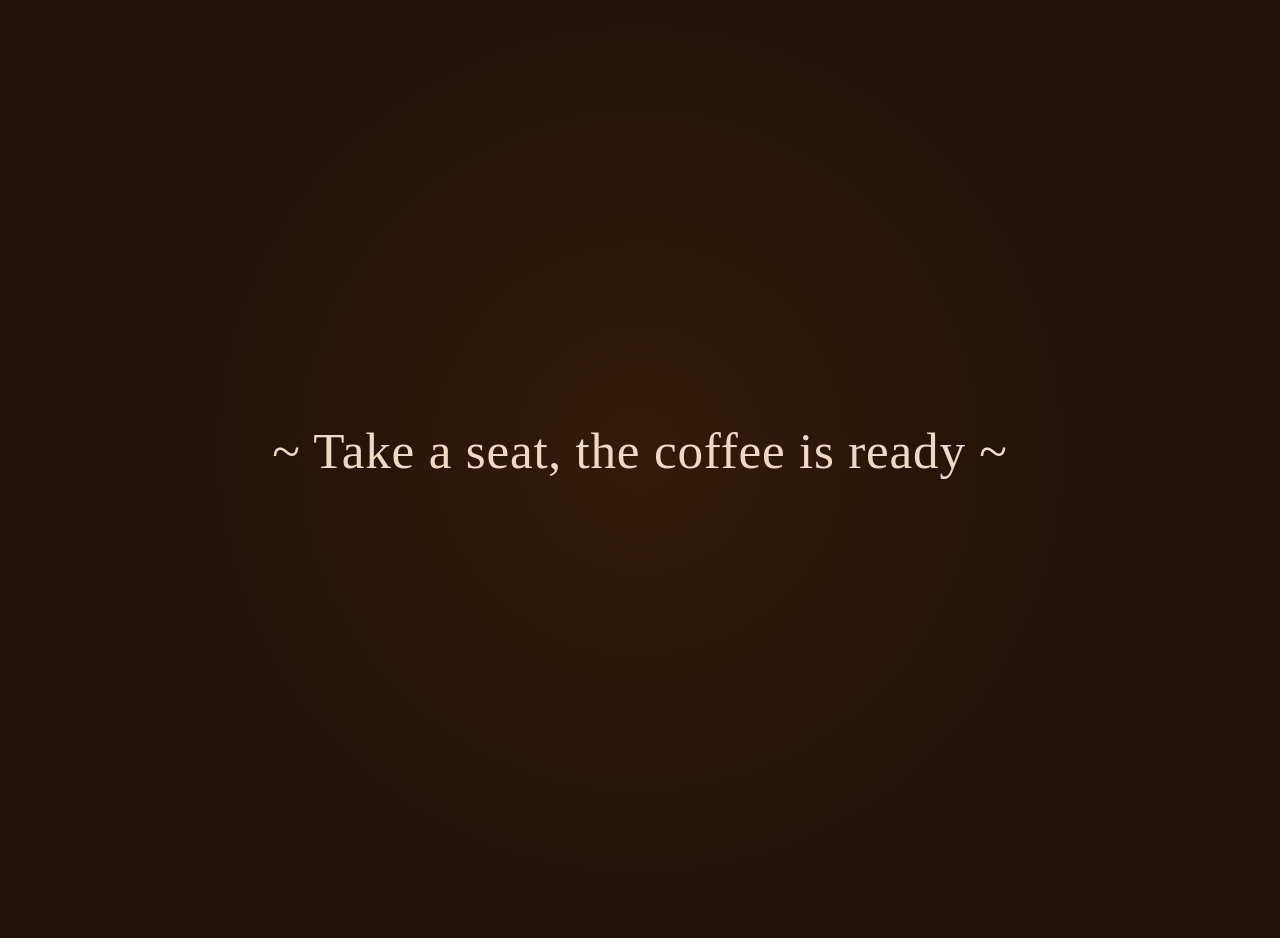
==== commit aa80995d: "Complete café theme and interactions" ====
--- a/index.html
+++ b/index.html
@@ -15,13 +15,18 @@
     >
     <meta property="og:type" content="website">
     <title>Mary Li — Portfolio</title>
-    <link rel="icon" href="assets/favicon.svg" type="image/svg+xml">
+    <script>document.documentElement.classList.add("intro-pending");</script>
+    <link rel="icon" href="assets/coffee-favicon.png" type="image/png">
     <link rel="stylesheet" href="styles.css">
-    <script src="script.js" defer></script>
+    <script src="script.js?v=2" defer></script>
   </head>
 
-  <body>
+  <body class="home-page">
     <a class="skip-link" href="#main-content">Skip to content</a>
+
+    <div class="welcome-splash" aria-hidden="true">
+      <p>~ Take a seat, the coffee is ready ~</p>
+    </div>
 
     <div class="atmosphere" aria-hidden="true">
       <div class="light-leak light-leak--amber"></div>
@@ -32,17 +37,14 @@
 
     <div class="frame" id="home">
       <header class="site-header">
-        <a class="monogram" href="#home" aria-label="Mary Li, home">
-          <span>ML</span>
-        </a>
-
+        <p class="home-greeting">~ Take a seat, the coffee is ready ~</p>
       </header>
 
       <main class="layout" id="main-content">
         <section class="hero" aria-labelledby="page-title">
           <p class="eyebrow">
             <span class="eyebrow-line"></span>
-            Mary Li
+            Overview
           </p>
 
           <h1 id="page-title">Mary Li</h1>
@@ -50,14 +52,13 @@
           <p class="intro">
             Hello! I'm a 2B student in the University of Waterloo studying
             Mathematics/Financial Analysis and Risk Management with a CFA
-            specialization. Check out the links below :)
+            specialization. Check out the links on the side :)
           </p>
         </section>
 
         <nav class="link-index" aria-label="Portfolio links">
           <p class="index-heading">
-            <span>Index</span>
-            <span>04 links</span>
+            <span>Menu</span>
           </p>
 
           <a
@@ -123,7 +124,7 @@
       <footer class="site-footer">
         <p class="status" aria-live="polite">
           <span class="status-dot" aria-hidden="true"></span>
-          <span data-status-text>Explore around :)</span>
+          <span data-status-text>Order something :D</span>
         </p>
       </footer>
     </div>
--- a/styles.css
+++ b/styles.css
@@ -75,6 +75,71 @@
     var(--canvas);
 }
 
+.atmosphere::after {
+  position: absolute;
+  right: -4vw;
+  bottom: -3vh;
+  width: min(58rem, 62vw);
+  aspect-ratio: 1.4;
+  background: url("assets/coffee-background.png") center / contain no-repeat;
+  content: "";
+  opacity: 0.075;
+}
+
+.welcome-splash {
+  position: fixed;
+  z-index: 50;
+  inset: 0;
+  display: none;
+  place-items: center;
+  padding: 2rem;
+  background:
+    radial-gradient(circle at center, rgba(76, 43, 8, 0.36), transparent 55%),
+    var(--canvas);
+  color: var(--ink);
+  text-align: center;
+  transition:
+    opacity 650ms ease,
+    visibility 650ms ease;
+}
+
+.welcome-splash p {
+  margin: 0;
+  font-family: Didot, "Bodoni 72", "Times New Roman", serif;
+  font-size: clamp(1.65rem, 4vw, 3.5rem);
+  font-weight: 400;
+  letter-spacing: 0.015em;
+  animation: welcome-arrive 800ms cubic-bezier(0.22, 1, 0.36, 1) both;
+}
+
+.intro-pending .home-page {
+  overflow: hidden;
+}
+
+.intro-pending .welcome-splash {
+  display: grid;
+}
+
+.intro-pending .home-page > .atmosphere,
+.intro-pending .home-page > .frame {
+  opacity: 0;
+}
+
+.home-page > .atmosphere,
+.home-page > .frame {
+  transition: opacity 700ms ease;
+}
+
+.intro-complete .welcome-splash {
+  opacity: 0;
+  visibility: hidden;
+}
+
+.intro-complete .home-page > .atmosphere,
+.intro-complete .home-page > .frame {
+  opacity: 1;
+}
+
 .light-leak,
 .aperture,
 .grain {
@@ -178,9 +243,16 @@
   border-bottom: 1px solid var(--hairline);
 }
 
+.home-greeting {
+  margin: 0;
+  color: var(--muted);
+  font: 400 clamp(0.68rem, 1vw, 0.82rem)/1.3 ui-monospace, "SFMono-Regular", Menlo, Consolas, monospace;
+  letter-spacing: 0.08em;
+}
+
 .monogram {
   display: grid;
-  width: 2.65rem;
+  width: 3.5rem;
   aspect-ratio: 1;
   place-items: center;
   border: 1px solid rgba(215, 185, 166, 0.62);
@@ -194,10 +266,35 @@
     transform 220ms ease;
 }
 
-.monogram:hover {
+.home-mark {
+  display: inline-flex;
+  align-items: center;
+  gap: 0.9rem;
+  color: var(--muted);
+  font: 400 0.65rem/1.2 ui-monospace, "SFMono-Regular", Menlo, Consolas, monospace;
+  letter-spacing: 0.08em;
+  text-decoration: none;
+  text-transform: uppercase;
+  transition: color 180ms ease;
+}
+
+.home-mark:hover,
+.home-mark:focus-visible {
+  color: var(--ink);
+}
+
+.home-mark:hover .monogram,
+.home-mark:focus-visible .monogram {
   transform: rotate(-8deg);
-  background: var(--ink);
-  color: var(--canvas);
+  background: rgba(240, 217, 196, 0.08);
+}
+
+.monogram img {
+  display: block;
+  width: 2.9rem;
+  height: 2.9rem;
+  object-fit: contain;
+  object-position: center;
 }
 
 .header-note,
@@ -228,20 +325,6 @@
   justify-content: space-between;
   overflow: hidden;
   border-right: 1px solid var(--hairline);
-}
-
-.hero::before {
-  position: absolute;
-  right: clamp(1.5rem, 4vw, 4rem);
-  bottom: 15%;
-  width: clamp(6rem, 10vw, 9rem);
-  aspect-ratio: 1;
-  border: 1px solid rgba(183, 149, 127, 0.12);
-  border-radius: 50%;
-  box-shadow:
-    0 0 0 1.4rem rgba(183, 149, 127, 0.03),
-    0 0 0 2.8rem rgba(183, 149, 127, 0.018);
-  content: "";
 }
 
 .eyebrow,
@@ -301,6 +384,11 @@
   align-items: center;
   justify-content: space-between;
   border-bottom: 1px solid var(--hairline);
+}
+
+.link-index > .index-heading {
+  justify-content: center;
+  text-align: center;
 }
 
 .index-link {
@@ -690,6 +778,10 @@
   grid-template-columns: minmax(0, 0.8fr) minmax(0, 1.2fr);
   border: 1px solid var(--hairline);
   border-radius: 1.5rem;
+  background: rgba(36, 18, 8, 0.58);
+  -webkit-backdrop-filter: blur(16px) saturate(0.85);
+  backdrop-filter: blur(16px) saturate(0.85);
+  box-shadow: inset 0 0 3rem rgba(18, 8, 3, 0.18);
   overflow: hidden;
 }
 
@@ -740,6 +832,16 @@
   content: "•";
 }
 
+.game-group .game-more {
+  grid-column: 1 / -1;
+  padding-top: 0.25rem;
+  text-align: center;
+}
+
+.game-group .game-more::before {
+  content: none;
+}
+
 .game-recommendation {
   margin: 0;
   color: var(--muted);
@@ -750,6 +852,17 @@
 @keyframes amber-drift {
   to {
     transform: translate(7%, -9%) scale(1.1);
+  }
+}
+
+@keyframes welcome-arrive {
+  from {
+    opacity: 0;
+    transform: translateY(1rem);
+  }
+  to {
+    opacity: 1;
+    transform: translateY(0);
   }
 }
 
@@ -876,8 +989,11 @@
     grid-template-columns: 1fr;
   }
 
-  .hero::before {
-    right: 1.5rem;
+  .atmosphere::after {
+    right: -28vw;
+    bottom: 8vh;
+    width: 115vw;
+    opacity: 0.06;
   }
 
   h1 {
@@ -923,4 +1039,8 @@
     animation-iteration-count: 1 !important;
     transition-duration: 0.01ms !important;
   }
-}
+
+  .welcome-splash p {
+    animation: none;
+  }
+}
